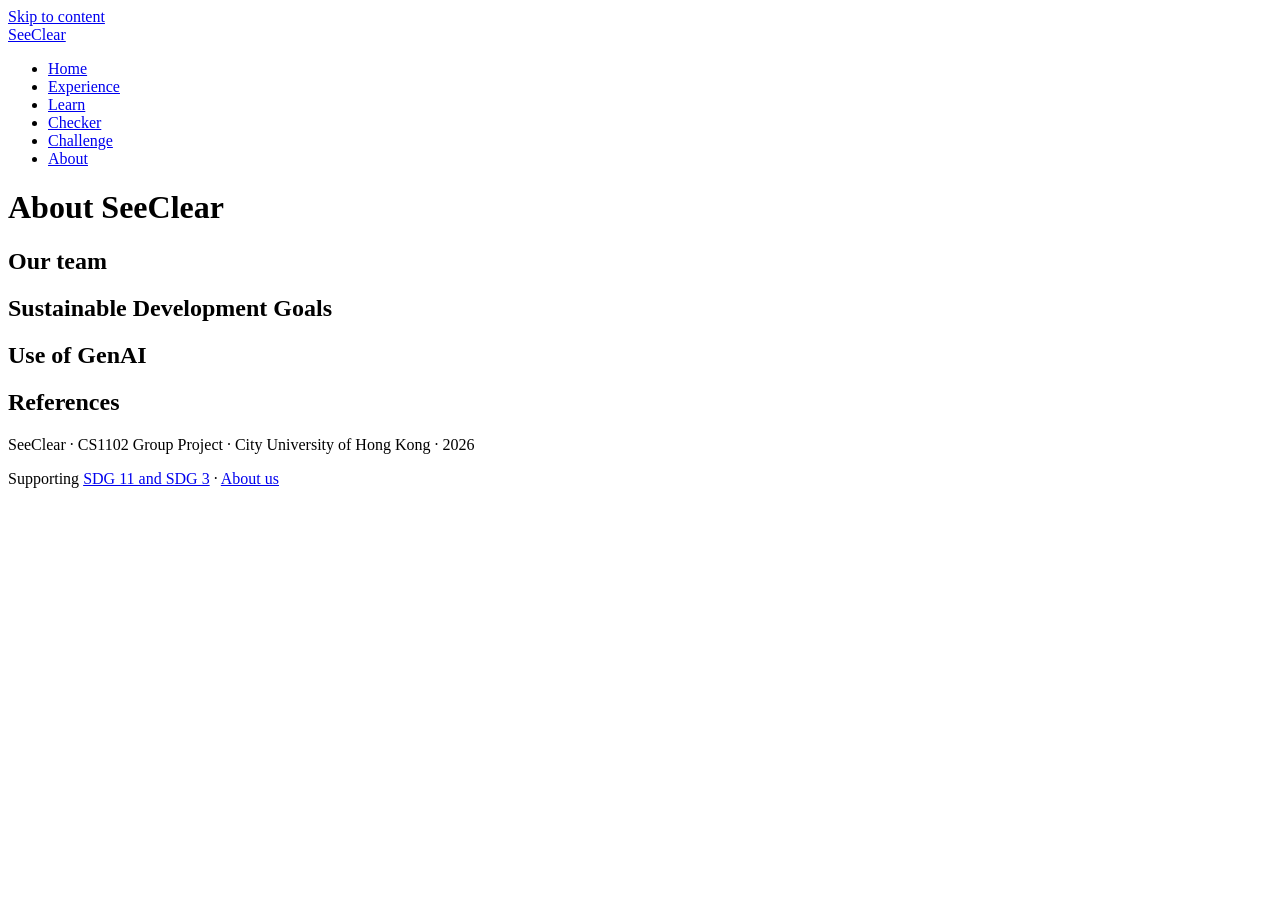
==== about.html @ f7d6d33c "Add skeletons for the 6 pages with shared nav bar and footer Co-Authored-By: Claude Opus 5.5 (1M con" ====
<!DOCTYPE html>
<html lang="en">
<head>
  <meta charset="UTF-8">
  <meta name="viewport" content="width=device-width, initial-scale=1.0">
  <meta name="description" content="The team behind SeeClear, our SDGs, GenAI use and references.">
  <title>About - SeeClear</title>
  <link rel="stylesheet" href="css/style.css">
</head>
<body>
  <!-- Page owner: Skeleton: Programmer A; text: Design & Content. Nav bar and footer are shared: keep them identical on all 6 pages. -->
  <a class="skip-link" href="#main">Skip to content</a>
  <header class="site-header">
    <nav class="nav-bar" aria-label="Main">
      <a class="logo" href="index.html">SeeClear</a>
      <ul class="nav-links">
        <li><a href="index.html">Home</a></li>
        <li><a href="experience.html">Experience</a></li>
        <li><a href="learn.html">Learn</a></li>
        <li><a href="checker.html">Checker</a></li>
        <li><a href="challenge.html">Challenge</a></li>
        <li><a href="about.html" class="active" aria-current="page">About</a></li>
      </ul>
    </nav>
  </header>

  <main id="main">
    <h1>About SeeClear</h1>

    <section id="team" aria-labelledby="teamTitle">
      <h2 id="teamTitle">Our team</h2>
      <!-- Team members and roles go here -->
    </section>

    <section id="sdg" aria-labelledby="sdgTitle">
      <h2 id="sdgTitle">Sustainable Development Goals</h2>
      <!-- SDG 11 and SDG 3 explanation goes here -->
    </section>

    <section id="genai" aria-labelledby="genaiTitle">
      <h2 id="genaiTitle">Use of GenAI</h2>
      <!-- GenAI declaration goes here -->
    </section>

    <section id="references" aria-labelledby="refTitle">
      <h2 id="refTitle">References</h2>
      <!-- WCAG, colour-blindness matrix sources, statistics sources -->
    </section>
  </main>

  <footer class="site-footer">
    <p>SeeClear &middot; CS1102 Group Project &middot; City University of Hong Kong &middot; 2026</p>
    <p>Supporting <a href="about.html#sdg">SDG 11 and SDG 3</a> &middot; <a href="about.html">About us</a></p>
  </footer>

</body>
</html>
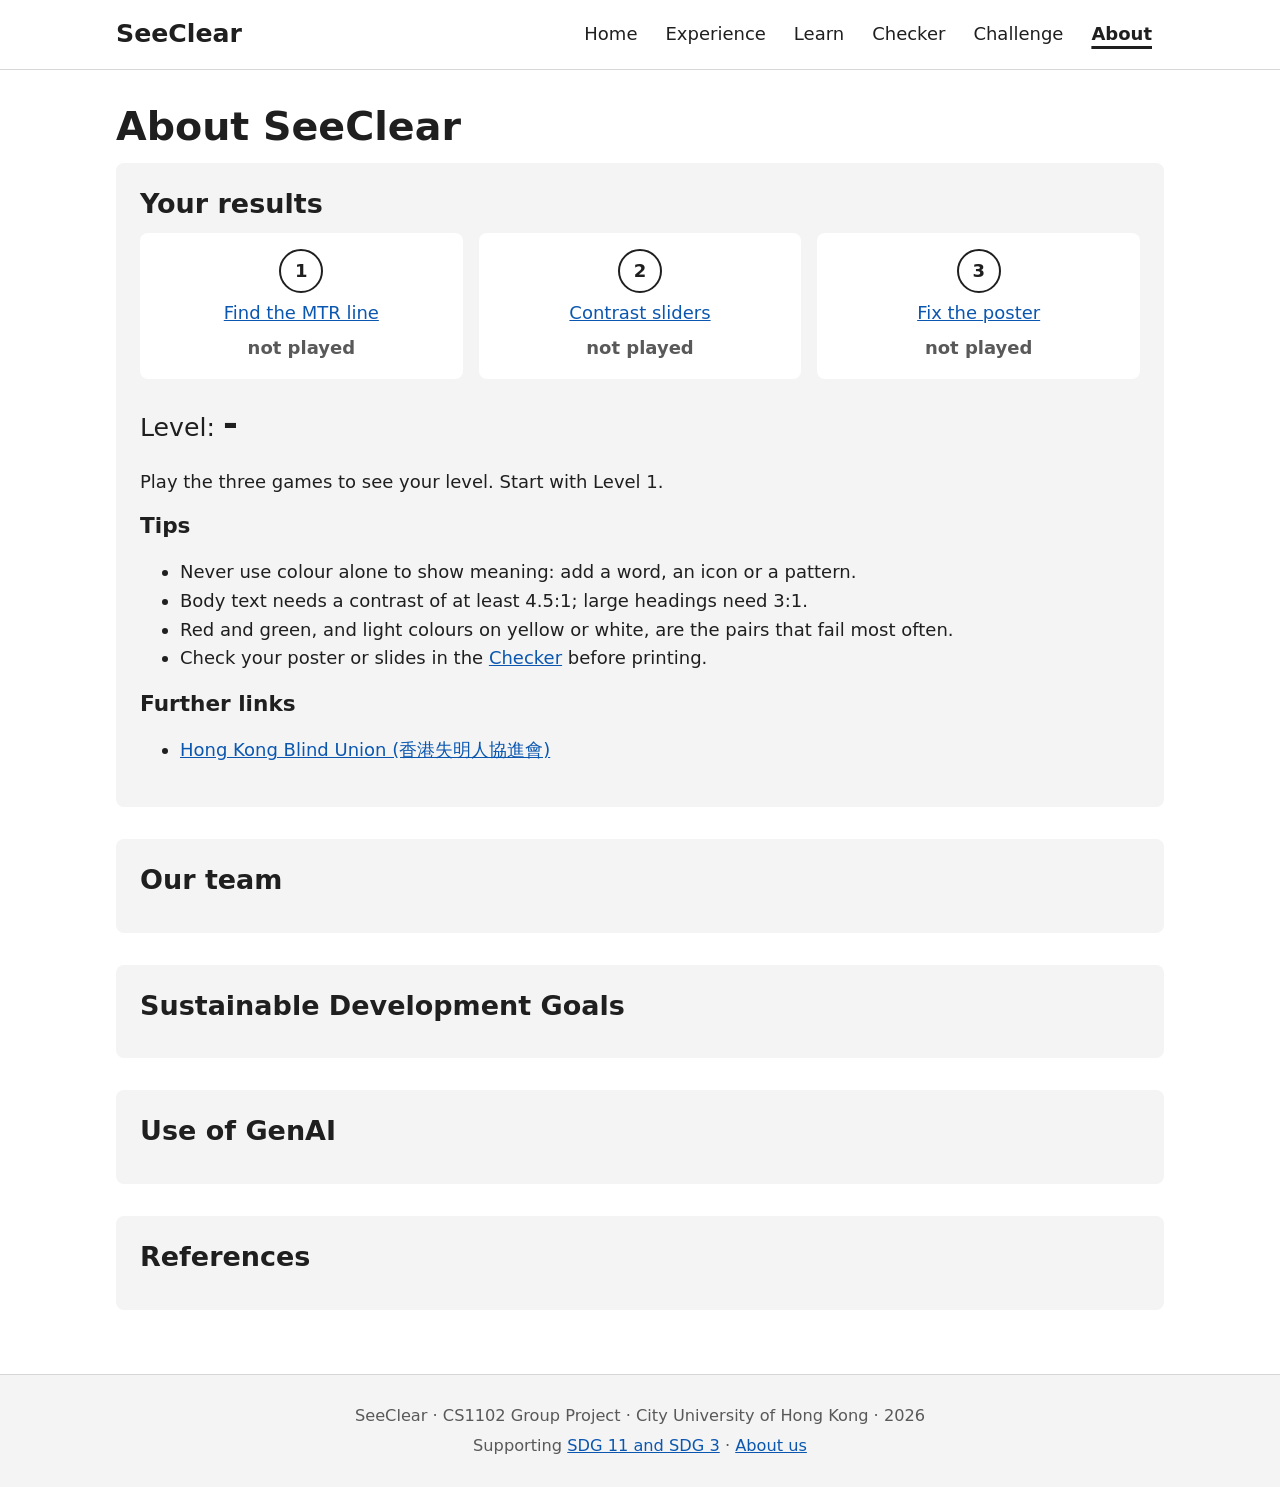
==== commit b7aa832c: "games: add MTR map, contrast sliders and fix-the-poster games with results Merge the group's website" ====
--- a/about.html
+++ b/about.html
@@ -27,6 +27,28 @@
   <main id="main">
     <h1>About SeeClear</h1>
 
+    <!-- Results of the three games (Programmer A). Tips and links: Design & Content can edit the text. -->
+    <section id="results" aria-labelledby="resultsTitle">
+      <h2 id="resultsTitle">Your results</h2>
+      <ol class="result-steps" id="resultSteps"></ol>
+      <p class="result-level">Level: <strong id="resultLevel">-</strong></p>
+      <p id="resultNote" class="result-note"></p>
+
+      <h3>Tips</h3>
+      <ul class="tips">
+        <li>Never use colour alone to show meaning: add a word, an icon or a pattern.</li>
+        <li>Body text needs a contrast of at least 4.5:1; large headings need 3:1.</li>
+        <li>Red and green, and light colours on yellow or white, are the pairs that fail most often.</li>
+        <li>Check your poster or slides in the <a href="checker.html">Checker</a> before printing.</li>
+      </ul>
+
+      <h3>Further links</h3>
+      <ul class="further-links">
+        <li><a href="https://www.hkbu.org.hk/" rel="noopener">Hong Kong Blind Union (香港失明人協進會)</a></li>
+        <!-- Instagram / YouTube links: Design & Content to add -->
+      </ul>
+    </section>
+
     <section id="team" aria-labelledby="teamTitle">
       <h2 id="teamTitle">Our team</h2>
       <!-- Team members and roles go here -->
@@ -53,5 +75,7 @@
     <p>Supporting <a href="about.html#sdg">SDG 11 and SDG 3</a> &middot; <a href="about.html">About us</a></p>
   </footer>
 
+  <script src="js/game.js"></script>
+  <script src="js/ending.js"></script>
 </body>
 </html>
--- a/css/style.css
+++ b/css/style.css
@@ -0,0 +1,1087 @@
+/*
+  style.css - shared styles for all SeeClear pages
+  Owner: Programmer A. Programmer B: ask before changing, add page-specific
+  rules at the end of this file under the page's heading comment.
+
+  Neutral first version (white / light grey / dark grey) so the colours being
+  tested stand out. All text colours pass WCAG AA on --color-bg and --color-surface.
+*/
+
+/* ===== Colour and size variables ===== */
+:root {
+  --color-bg: #ffffff;
+  --color-surface: #f4f4f4;       /* cards and footer */
+  --color-text: #1f1f1f;          /* 16.3:1 on bg */
+  --color-text-muted: #595959;    /* 7.0:1 on bg, 6.4:1 on surface */
+  --color-border: #d6d6d6;        /* decoration only */
+  --color-border-strong: #767676; /* form controls, 4.5:1 on bg */
+  --color-primary: #2b2b2b;       /* primary button background */
+  --color-on-primary: #ffffff;    /* 14.4:1 on primary */
+  --color-link: #0b57b0;          /* 7.0:1 on bg */
+  --color-focus: #0b57b0;
+
+  --font-body: system-ui, -apple-system, "Segoe UI", Roboto, "Helvetica Neue", Arial, sans-serif;
+  --font-mono: ui-monospace, "Cascadia Code", Consolas, monospace;
+  --text-base: 18px;
+  --radius: 8px;
+  --space: 16px;
+  --max-width: 1080px;
+}
+
+/* ===== Base ===== */
+*,
+*::before,
+*::after {
+  box-sizing: border-box;
+}
+
+html {
+  font-size: var(--text-base);
+}
+
+body {
+  margin: 0;
+  font-family: var(--font-body);
+  line-height: 1.6;
+  color: var(--color-text);
+  background: var(--color-bg);
+  display: flex;
+  flex-direction: column;
+  min-height: 100vh;
+}
+
+h1,
+h2,
+h3 {
+  line-height: 1.25;
+  margin: 0 0 calc(var(--space) * 0.75);
+}
+
+h1 {
+  font-size: 2.2rem;
+}
+
+h2 {
+  font-size: 1.5rem;
+}
+
+h3 {
+  font-size: 1.2rem;
+}
+
+p {
+  margin: 0 0 var(--space);
+}
+
+a {
+  color: var(--color-link);
+}
+
+img {
+  max-width: 100%;
+  height: auto;
+}
+
+code {
+  font-family: var(--font-mono);
+}
+
+/* Hidden visually but read by screen readers */
+.sr-only {
+  position: absolute;
+  width: 1px;
+  height: 1px;
+  padding: 0;
+  margin: -1px;
+  overflow: hidden;
+  clip: rect(0, 0, 0, 0);
+  white-space: nowrap;
+  border: 0;
+}
+
+/* Visible keyboard focus everywhere */
+:focus-visible {
+  outline: 3px solid var(--color-focus);
+  outline-offset: 2px;
+}
+
+.skip-link {
+  position: absolute;
+  left: var(--space);
+  top: -100px;
+  padding: 8px 16px;
+  background: var(--color-primary);
+  color: var(--color-on-primary);
+  border-radius: var(--radius);
+  z-index: 10;
+}
+
+.skip-link:focus {
+  top: var(--space);
+}
+
+/* ===== Header and nav bar ===== */
+.site-header {
+  border-bottom: 1px solid var(--color-border);
+  background: var(--color-bg);
+}
+
+.nav-bar {
+  max-width: var(--max-width);
+  margin: 0 auto;
+  padding: 12px var(--space);
+  display: flex;
+  align-items: center;
+  justify-content: space-between;
+  flex-wrap: wrap;
+  gap: var(--space);
+}
+
+.logo {
+  font-size: 1.4rem;
+  font-weight: 700;
+  color: var(--color-text);
+  text-decoration: none;
+}
+
+.nav-links {
+  list-style: none;
+  margin: 0;
+  padding: 0;
+  display: flex;
+  flex-wrap: wrap;
+  gap: 4px;
+}
+
+.nav-links a {
+  display: block;
+  padding: 8px 12px;
+  border-radius: var(--radius);
+  color: var(--color-text);
+  text-decoration: none;
+}
+
+.nav-links a:hover {
+  background: var(--color-surface);
+}
+
+.nav-links a.active {
+  font-weight: 700;
+  text-decoration: underline;
+  text-underline-offset: 6px;
+  text-decoration-thickness: 3px;
+}
+
+/* ===== Main layout ===== */
+main {
+  flex: 1;
+  width: 100%;
+  max-width: var(--max-width);
+  margin: 0 auto;
+  padding: calc(var(--space) * 2) var(--space);
+}
+
+main > section {
+  margin-bottom: calc(var(--space) * 2);
+  padding: calc(var(--space) * 1.5);
+  background: var(--color-surface);
+  border-radius: var(--radius);
+}
+
+/* Two-column grid helper, one column on phones */
+.grid-2 {
+  display: grid;
+  grid-template-columns: repeat(2, 1fr);
+  gap: var(--space);
+}
+
+/* ===== Buttons ===== */
+.btn,
+button {
+  display: inline-flex;
+  align-items: center;
+  justify-content: center;
+  min-height: 48px;
+  padding: 10px 20px;
+  font: inherit;
+  font-weight: 600;
+  color: var(--color-text);
+  background: var(--color-bg);
+  border: 2px solid var(--color-primary);
+  border-radius: var(--radius);
+  text-decoration: none;
+  cursor: pointer;
+  transition: background 0.2s, color 0.2s;
+}
+
+.btn:hover,
+button:hover {
+  background: var(--color-surface);
+}
+
+.btn-primary {
+  color: var(--color-on-primary);
+  background: var(--color-primary);
+}
+
+.btn-primary:hover {
+  background: #000000;
+}
+
+button:disabled {
+  opacity: 0.5;
+  cursor: not-allowed;
+}
+
+/* ===== Form controls ===== */
+label {
+  display: block;
+  font-weight: 600;
+  margin-bottom: 4px;
+}
+
+input[type="text"],
+input[type="number"] {
+  min-height: 48px;
+  padding: 8px 12px;
+  font: inherit;
+  color: var(--color-text);
+  background: var(--color-bg);
+  border: 2px solid var(--color-border-strong);
+  border-radius: var(--radius);
+}
+
+input[type="color"] {
+  width: 64px;
+  height: 48px;
+  padding: 2px;
+  border: 2px solid var(--color-border-strong);
+  border-radius: var(--radius);
+  background: var(--color-bg);
+  cursor: pointer;
+}
+
+input[type="range"] {
+  width: 100%;
+  max-width: 400px;
+  accent-color: var(--color-primary);
+}
+
+/* ===== Home ===== */
+.hero {
+  text-align: center;
+}
+
+.hero h1 {
+  font-size: 2.6rem;
+}
+
+.cta {
+  display: flex;
+  flex-wrap: wrap;
+  justify-content: center;
+  gap: var(--space);
+  background: none;
+}
+
+.stat-list {
+  display: grid;
+  grid-template-columns: repeat(auto-fit, minmax(220px, 1fr));
+  gap: var(--space);
+}
+
+/* Split comparison area (slider logic in filters.js) */
+.split-compare {
+  position: relative;
+  width: 100%;
+  min-height: 240px;
+  margin: var(--space) 0;
+  border: 1px dashed var(--color-border-strong);
+  border-radius: var(--radius);
+  overflow: hidden;
+}
+
+/* ===== Footer ===== */
+.site-footer {
+  padding: calc(var(--space) * 1.5) var(--space);
+  text-align: center;
+  font-size: 0.9rem;
+  color: var(--color-text-muted);
+  background: var(--color-surface);
+  border-top: 1px solid var(--color-border);
+}
+
+.site-footer p {
+  margin: 4px 0;
+}
+
+/* ===== Phones ===== */
+@media (max-width: 640px) {
+  html {
+    font-size: 17px;
+  }
+
+  h1,
+  .hero h1 {
+    font-size: 1.8rem;
+  }
+
+  .nav-bar {
+    flex-direction: column;
+    align-items: flex-start;
+  }
+
+  .grid-2 {
+    grid-template-columns: 1fr;
+  }
+
+  main > section {
+    padding: var(--space);
+  }
+
+  .cta .btn {
+    width: 100%;
+  }
+}
+
+/* Respect users who turn off animation */
+@media (prefers-reduced-motion: reduce) {
+  * {
+    transition: none !important;
+    animation: none !important;
+  }
+}
+
+/* ===== Page-specific rules below (add under a heading comment per page) ===== */
+
+/* ----- Checker (Programmer A) ----- */
+.color-row {
+  display: flex;
+  gap: 8px;
+  align-items: center;
+}
+
+.color-row input[type="text"] {
+  width: 8em;
+  font-family: var(--font-mono);
+}
+
+.field-error {
+  margin: 4px 0 0;
+  font-size: 0.9rem;
+  color: #b3261e; /* 5.9:1 on surface */
+}
+
+input[aria-invalid="true"] {
+  border-color: #b3261e;
+}
+
+.checker-input .btn {
+  margin-top: var(--space);
+}
+
+.image-pick {
+  margin-top: calc(var(--space) * 1.5);
+  padding-top: var(--space);
+  border-top: 1px solid var(--color-border);
+}
+
+.image-pick input[type="file"] {
+  margin-bottom: var(--space);
+  font: inherit;
+}
+
+.pick-target {
+  margin: 0 0 var(--space);
+  padding: 0;
+  border: 0;
+}
+
+.pick-target legend {
+  font-weight: 600;
+  margin-bottom: 4px;
+}
+
+.pick-target label {
+  display: inline-flex;
+  align-items: center;
+  gap: 6px;
+  margin-right: var(--space);
+  font-weight: 400;
+}
+
+.image-hint {
+  margin: 8px 0;
+  color: var(--color-text-muted);
+}
+
+.image-canvas {
+  display: block;
+  max-width: 100%;
+  height: auto;
+  border: 1px solid var(--color-border-strong);
+  border-radius: var(--radius);
+  cursor: crosshair;
+}
+
+.image-canvas[hidden] {
+  display: none;
+}
+
+.ratio-line {
+  font-size: 1.4rem;
+}
+
+.badge-grid {
+  display: grid;
+  grid-template-columns: repeat(2, 1fr);
+  gap: 8px;
+  margin-bottom: var(--space);
+}
+
+.badge {
+  display: flex;
+  justify-content: space-between;
+  padding: 8px 12px;
+  border-radius: var(--radius);
+  border: 2px solid var(--color-border-strong);
+  background: var(--color-bg);
+  font-weight: 600;
+}
+
+.badge.pass {
+  border-color: #1b6e2a;
+}
+
+.badge.pass .badge-result {
+  color: #1b6e2a; /* 6.3:1 on white */
+}
+
+.badge.fail .badge-result {
+  color: #b3261e; /* 6.5:1 on white */
+}
+
+.gauge {
+  margin: var(--space) 0 8px;
+}
+
+.gauge-track {
+  position: relative;
+  height: 24px;
+  background: var(--color-bg);
+  border: 2px solid var(--color-border-strong);
+  border-radius: 12px;
+}
+
+.gauge-fill {
+  height: 100%;
+  width: 0;
+  border-radius: 10px;
+  background: var(--color-text-muted);
+  transition: width 0.4s ease, background-color 0.4s ease;
+}
+
+/* Fill colour follows the normal-text result; the badges also say it in words */
+.gauge-fill.level-fail {
+  background: #b3261e;
+}
+
+.gauge-fill.level-aa {
+  background: #8a5a00;
+}
+
+.gauge-fill.level-aaa {
+  background: #1b6e2a;
+}
+
+.gauge-tick {
+  position: absolute;
+  top: -6px;
+  bottom: -6px;
+  width: 2px;
+  margin-left: -1px;
+  background: var(--color-text);
+}
+
+.gauge-tick span {
+  position: absolute;
+  top: 34px;
+  left: 50%;
+  transform: translateX(-50%);
+  font-size: 0.85rem;
+  font-weight: 700;
+}
+
+.gauge-ends {
+  display: flex;
+  justify-content: space-between;
+  margin-top: 4px;
+  font-size: 0.85rem;
+  color: var(--color-text-muted);
+}
+
+.gauge-legend {
+  margin-top: 12px;
+  font-size: 0.9rem;
+  color: var(--color-text-muted);
+}
+
+.fix-row {
+  display: flex;
+  flex-wrap: wrap;
+  align-items: center;
+  gap: 8px 12px;
+}
+
+.fix-row label {
+  margin: 0;
+}
+
+.fix-row select {
+  min-height: 48px;
+  padding: 8px 12px;
+  font: inherit;
+  color: var(--color-text);
+  background: var(--color-bg);
+  border: 2px solid var(--color-border-strong);
+  border-radius: var(--radius);
+}
+
+.fix-message {
+  margin: 12px 0 0;
+  min-height: 1.6em;
+}
+
+#preview {
+  padding: calc(var(--space) * 1.5);
+  border-radius: var(--radius);
+  border: 1px solid var(--color-border);
+}
+
+.preview-large {
+  font-size: 1.4rem; /* 24px+ counts as large text */
+  font-weight: 700;
+}
+
+#previewBtn {
+  cursor: default;
+}
+
+.copy-css {
+  margin-top: calc(var(--space) * 1.5);
+  padding-top: var(--space);
+  border-top: 1px solid var(--color-border);
+}
+
+.copy-css pre {
+  margin: 0 0 12px;
+  padding: 12px var(--space);
+  background: var(--color-bg);
+  border: 1px solid var(--color-border-strong);
+  border-radius: var(--radius);
+  overflow-x: auto;
+}
+
+.copy-buttons {
+  display: flex;
+  flex-wrap: wrap;
+  gap: 8px;
+}
+
+.copy-message {
+  margin: 8px 0 0;
+  min-height: 1.6em;
+  color: var(--color-text-muted);
+}
+
+.history-hint {
+  color: var(--color-text-muted);
+}
+
+.history-list {
+  list-style: none;
+  margin: var(--space) 0 0;
+  padding: 0;
+  display: grid;
+  gap: 8px;
+}
+
+.history-item {
+  width: 100%;
+  justify-content: flex-start;
+  gap: 12px;
+  font-weight: 400;
+  text-align: left;
+}
+
+.history-swatch {
+  flex: none;
+  width: 48px;
+  padding: 4px 0;
+  text-align: center;
+  font-weight: 700;
+  border: 1px solid var(--color-border-strong);
+  border-radius: 4px;
+}
+
+.history-codes {
+  font-family: var(--font-mono);
+}
+
+.history-ratio {
+  margin-left: auto;
+  color: var(--color-text-muted);
+}
+
+@media (max-width: 640px) {
+  .badge-grid {
+    grid-template-columns: 1fr;
+  }
+}
+
+/* ===== Games (Programmer A) ===== */
+.game-step {
+  margin: 0;
+  font-weight: 700;
+  color: var(--color-text-muted);
+  text-transform: uppercase;
+  letter-spacing: 0.05em;
+}
+
+.game-actions,
+.quiz-nav,
+.fix-status {
+  display: flex;
+  flex-wrap: wrap;
+  align-items: center;
+  gap: 12px;
+  margin: var(--space) 0;
+}
+
+.game-message {
+  min-height: 1.6em;
+  font-weight: 600;
+}
+
+.next-block {
+  margin: var(--space) 0;
+  padding: var(--space);
+  background: var(--color-bg);
+  border: 2px solid #1b6e2a;
+  border-radius: var(--radius);
+}
+
+.next-block[hidden] {
+  display: none;
+}
+
+.vision-row select,
+.fix-row select {
+  min-height: 48px;
+  font: inherit;
+}
+
+.vision-row {
+  margin-bottom: var(--space);
+}
+
+.vision-row select {
+  padding: 8px 12px;
+  border: 2px solid var(--color-border-strong);
+  border-radius: var(--radius);
+  background: var(--color-bg);
+}
+
+/* Game 1: MTR map */
+.mtr-game {
+  display: grid;
+  grid-template-columns: 3fr 2fr;
+  gap: var(--space);
+  align-items: start;
+}
+
+.mtr-map svg {
+  display: block;
+  width: 100%;
+  height: auto;
+  background: #fafafa;
+  border: 1px solid var(--color-border-strong);
+  border-radius: var(--radius);
+}
+
+.mtr-side h2 {
+  font-size: 1.1rem;
+  margin: 0 0 8px;
+}
+
+.mtr-slots {
+  list-style: none;
+  margin: 0 0 var(--space);
+  padding: 0;
+  display: grid;
+  gap: 8px;
+}
+
+.mtr-slots li {
+  display: grid;
+  grid-template-columns: 36px 1fr auto;
+  align-items: center;
+  gap: 8px;
+}
+
+.slot-number {
+  display: inline-flex;
+  align-items: center;
+  justify-content: center;
+  width: 34px;
+  height: 34px;
+  border-radius: 50%;
+  background: #1f1f1f;
+  color: #ffffff;
+  font-weight: 700;
+}
+
+.drop-slot {
+  min-height: 52px;
+  padding: 4px;
+  display: flex;
+  align-items: center;
+  background: var(--color-bg);
+  border: 2px dashed var(--color-border-strong);
+  border-radius: var(--radius);
+  cursor: pointer;
+}
+
+.drop-slot:empty::before {
+  content: "Drop here";
+  padding-left: 8px;
+  color: var(--color-text-muted);
+}
+
+.drop-slot.drop-target {
+  border-style: solid;
+  border-color: var(--color-link);
+  background: #e8f0fb;
+}
+
+.slot-mark {
+  min-width: 6.5em;
+  font-weight: 700;
+}
+
+.mtr-slots li.correct .drop-slot {
+  border: 2px solid #1b6e2a;
+}
+
+.mtr-slots li.correct .slot-mark {
+  color: #1b6e2a;
+}
+
+.mtr-slots li.wrong .drop-slot {
+  border: 2px solid #b3261e;
+}
+
+.mtr-slots li.wrong .slot-mark {
+  color: #b3261e;
+}
+
+.chip-tray {
+  display: flex;
+  flex-wrap: wrap;
+  gap: 8px;
+  min-height: 60px;
+  padding: 8px;
+  border: 1px solid var(--color-border);
+  border-radius: var(--radius);
+  background: var(--color-bg);
+}
+
+.line-chip {
+  gap: 8px;
+  min-height: 44px;
+  padding: 6px 12px;
+  font-weight: 600;
+  touch-action: none;
+  user-select: none;
+}
+
+.drop-slot .line-chip {
+  width: 100%;
+  justify-content: flex-start;
+}
+
+.chip-swatch {
+  flex: none;
+  width: 22px;
+  height: 22px;
+  border-radius: 4px;
+  border: 1px solid #1f1f1f;
+}
+
+.line-chip.selected {
+  outline: 3px solid var(--color-link);
+  outline-offset: 2px;
+}
+
+.line-chip.dragging {
+  position: relative;
+  z-index: 10;
+  cursor: grabbing;
+  box-shadow: 0 6px 16px rgba(0, 0, 0, 0.25);
+}
+
+.attempt-list {
+  margin: 0;
+  padding-left: 1.4em;
+  color: var(--color-text-muted);
+}
+
+/* Game 2: contrast sliders */
+.slider-game {
+  display: grid;
+  grid-template-columns: 1fr 1fr;
+  gap: var(--space);
+  align-items: start;
+}
+
+.slider-picture {
+  display: flex;
+  align-items: center;
+  justify-content: center;
+  min-height: 220px;
+  padding: var(--space);
+  border: 1px solid var(--color-border-strong);
+  border-radius: var(--radius);
+  text-align: center;
+}
+
+.slider-picture p {
+  margin: 0;
+}
+
+.contrast-level {
+  margin: 0 0 8px;
+}
+
+.contrast-target {
+  color: var(--color-text-muted);
+  margin-left: 8px;
+}
+
+.level-bar {
+  position: relative;
+  height: 16px;
+  margin-bottom: var(--space);
+  background: var(--color-bg);
+  border: 1px solid var(--color-border-strong);
+  border-radius: 8px;
+}
+
+.level-fill {
+  height: 100%;
+  width: 0;
+  background: #b3261e;
+  border-radius: 8px;
+  transition: width 0.15s;
+}
+
+.level-fill.reached {
+  background: #1b6e2a;
+}
+
+.level-target {
+  position: absolute;
+  top: -6px;
+  bottom: -6px;
+  width: 3px;
+  background: var(--color-text);
+}
+
+.rgb-slider label {
+  display: flex;
+  justify-content: space-between;
+  max-width: 400px;
+}
+
+.rgb-slider output {
+  font-family: var(--font-mono);
+}
+
+.quiz-count {
+  font-weight: 700;
+  min-width: 4em;
+  text-align: center;
+}
+
+/* Game 3: fix the poster */
+.fix-game {
+  display: grid;
+  grid-template-columns: 3fr 2fr;
+  gap: var(--space);
+  align-items: start;
+}
+
+.poster {
+  display: flex;
+  flex-direction: column;
+  gap: 12px;
+  min-height: 360px;
+  padding: calc(var(--space) * 1.5);
+  border: 1px solid var(--color-border-strong);
+  border-radius: var(--radius);
+}
+
+.poster.selected {
+  outline: 4px solid var(--color-link);
+  outline-offset: 3px;
+}
+
+.poster-block {
+  justify-content: space-between;
+  gap: 12px;
+  background: transparent;
+  border: 2px dashed transparent;
+  text-align: left;
+  font-weight: 600;
+}
+
+.poster-block:hover {
+  background: transparent;
+  border-color: currentColor;
+}
+
+.poster-block.selected {
+  border: 3px solid var(--color-link);
+  box-shadow: 0 0 0 2px #ffffff;
+}
+
+.block-mark {
+  flex: none;
+  padding: 2px 8px;
+  font-size: 0.8rem;
+  border-radius: 4px;
+  background: #ffffff;
+}
+
+.block-mark.pass {
+  color: #1b6e2a;
+}
+
+.block-mark.fail {
+  color: #b3261e;
+}
+
+.toolbox h2 {
+  margin-top: 0;
+}
+
+.selected-part {
+  font-weight: 600;
+}
+
+.swatches {
+  display: grid;
+  grid-template-columns: repeat(4, 1fr);
+  gap: 8px;
+  margin-top: var(--space);
+}
+
+.swatch {
+  min-height: 48px;
+  padding: 0;
+  border: 2px solid var(--color-border-strong);
+}
+
+.swatch:hover {
+  border-color: var(--color-text);
+}
+
+.progress-bar {
+  display: flex;
+  height: 32px;
+  margin-top: var(--space);
+  border-radius: var(--radius);
+  overflow: hidden;
+  border: 1px solid var(--color-border-strong);
+  font-weight: 700;
+  font-size: 0.85rem;
+  color: #ffffff;
+}
+
+.progress-pass,
+.progress-fail {
+  flex: none;
+  overflow: hidden;
+  display: flex;
+  align-items: center;
+  justify-content: center;
+  white-space: nowrap;
+  transition: width 0.3s;
+}
+
+.progress-pass {
+  background: #1b6e2a;
+}
+
+.progress-fail {
+  background: #b3261e;
+}
+
+/* Results (About page) */
+.result-steps {
+  list-style: none;
+  margin: 0 0 var(--space);
+  padding: 0;
+  display: grid;
+  grid-template-columns: repeat(3, 1fr);
+  gap: var(--space);
+}
+
+.result-step {
+  display: flex;
+  flex-direction: column;
+  align-items: center;
+  gap: 6px;
+  padding: var(--space);
+  background: var(--color-bg);
+  border-radius: var(--radius);
+  text-align: center;
+}
+
+.result-number {
+  display: inline-flex;
+  align-items: center;
+  justify-content: center;
+  width: 44px;
+  height: 44px;
+  border: 2px solid var(--color-text);
+  border-radius: 50%;
+  font-weight: 700;
+}
+
+.result-score {
+  font-size: 1.6rem;
+  font-weight: 700;
+}
+
+.result-step.not-played .result-score {
+  font-size: 1rem;
+  color: var(--color-text-muted);
+}
+
+.result-level {
+  font-size: 1.4rem;
+}
+
+.result-level strong {
+  font-size: 2rem;
+}
+
+@media (max-width: 640px) {
+  .mtr-game,
+  .slider-game,
+  .fix-game,
+  .result-steps {
+    grid-template-columns: 1fr;
+  }
+}
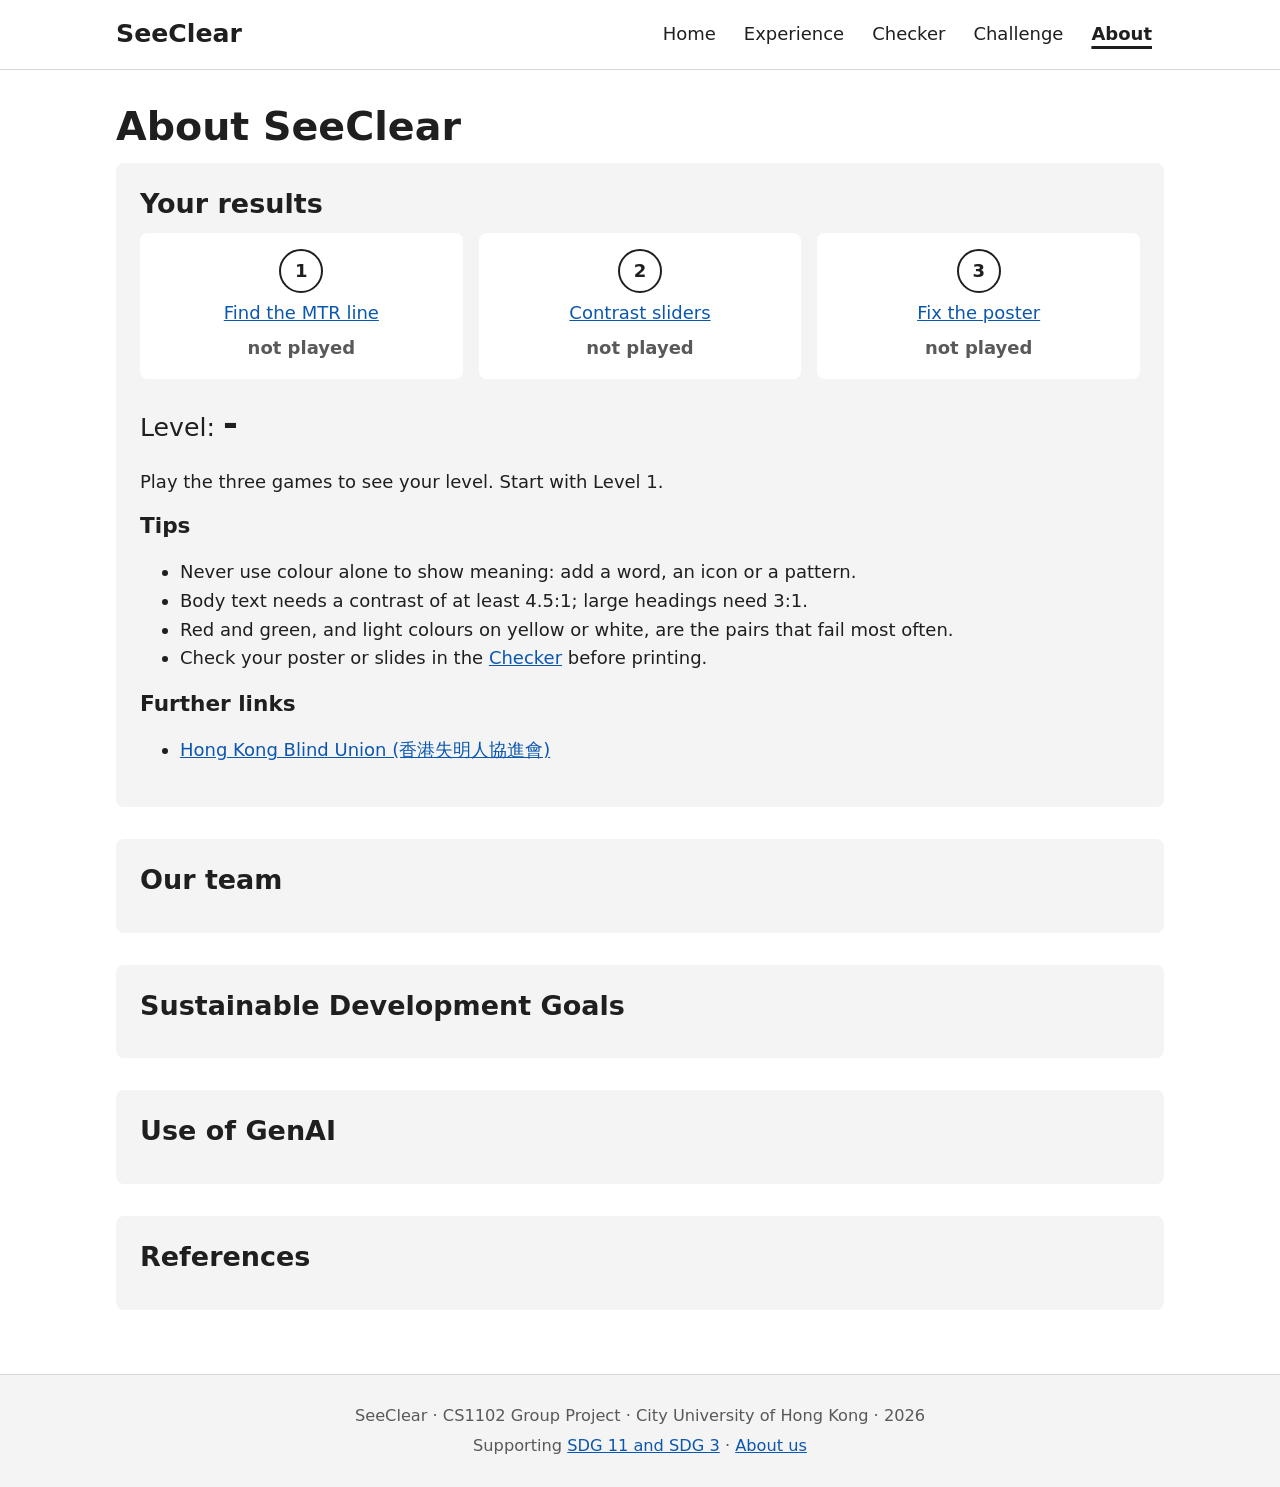
==== commit aa617021: "site: remove Learn page for now and link Game 1 straight to Game 2 Co-Authored-By: Claude Opus 5.5 <" ====
--- a/about.html
+++ b/about.html
@@ -16,7 +16,6 @@
       <ul class="nav-links">
         <li><a href="index.html">Home</a></li>
         <li><a href="experience.html">Experience</a></li>
-        <li><a href="learn.html">Learn</a></li>
         <li><a href="checker.html">Checker</a></li>
         <li><a href="challenge.html">Challenge</a></li>
         <li><a href="about.html" class="active" aria-current="page">About</a></li>
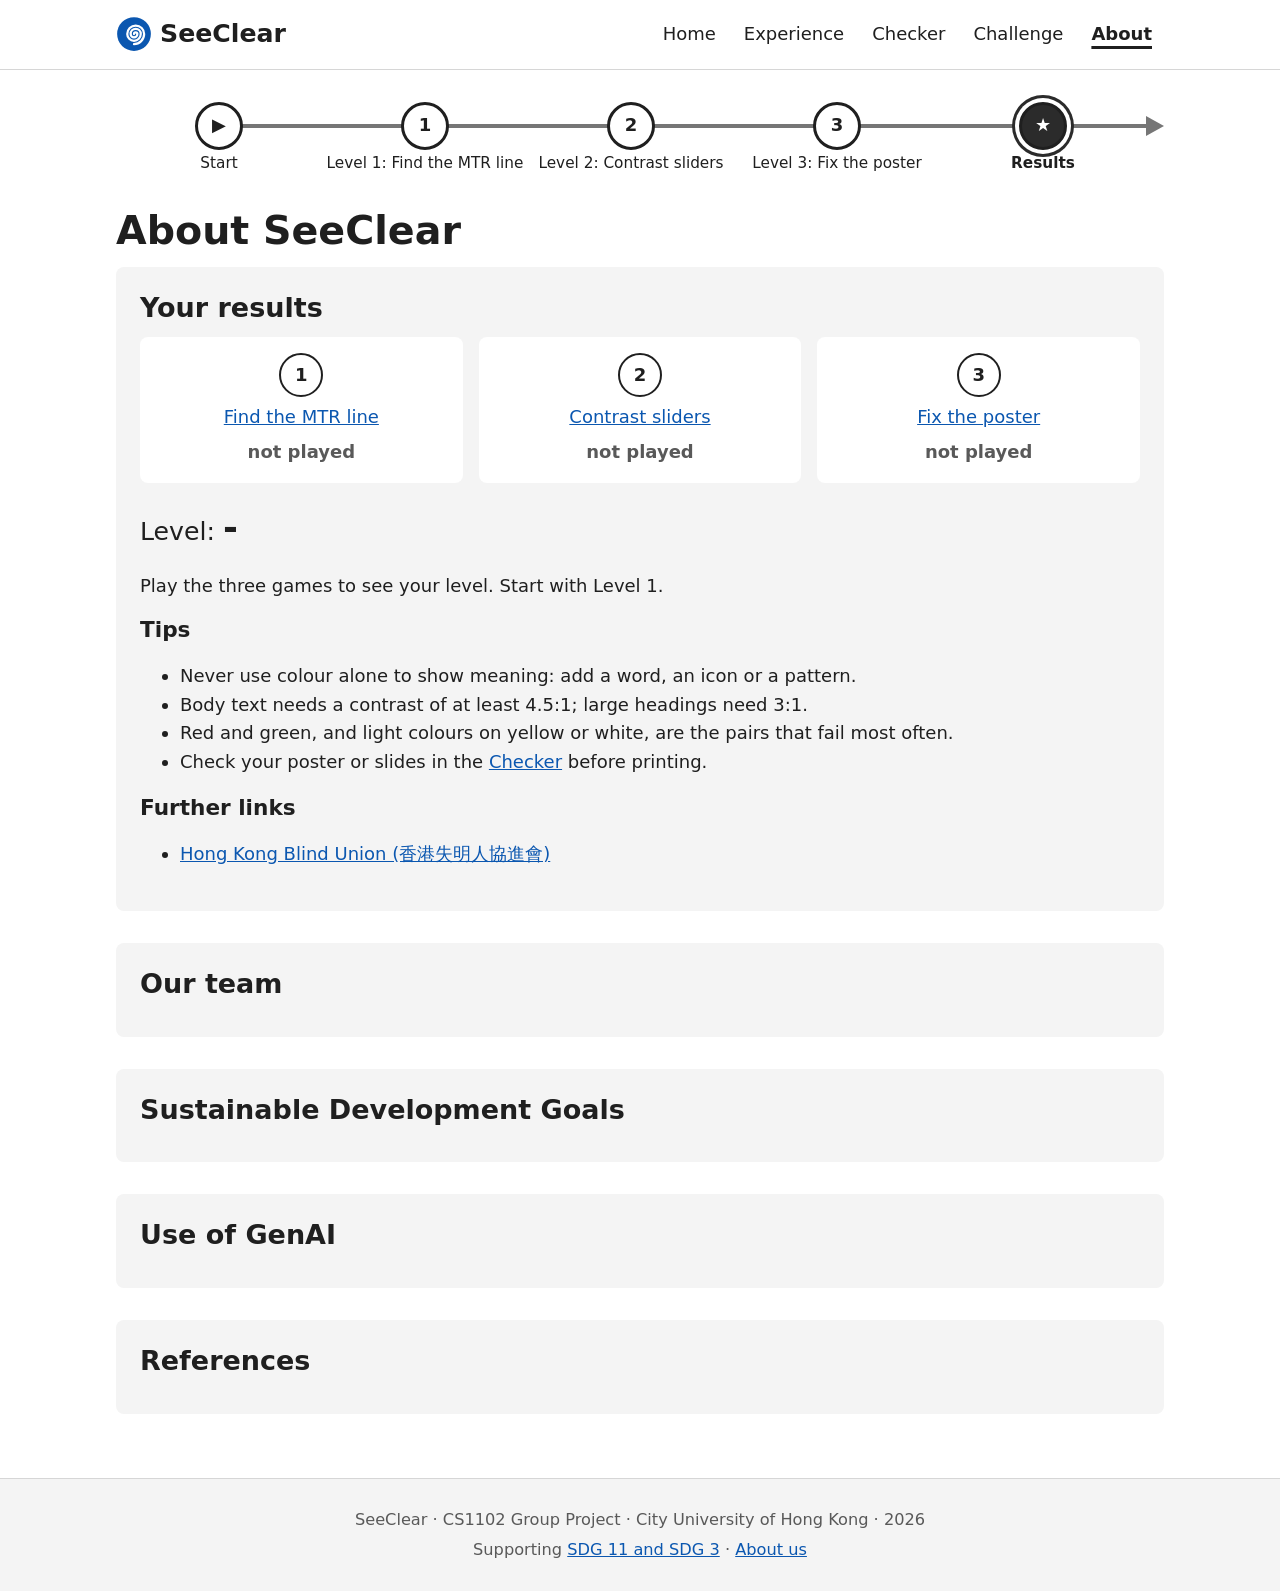
==== commit ec4e5e6d: "home: rebuild from the design draft and add a connected route bar to game pages Co-Authored-By: Clau" ====
--- a/about.html
+++ b/about.html
@@ -12,7 +12,7 @@
   <a class="skip-link" href="#main">Skip to content</a>
   <header class="site-header">
     <nav class="nav-bar" aria-label="Main">
-      <a class="logo" href="index.html">SeeClear</a>
+      <a class="logo" href="index.html"><img src="img/logo.svg" alt="" width="36" height="36">SeeClear</a>
       <ul class="nav-links">
         <li><a href="index.html">Home</a></li>
         <li><a href="experience.html">Experience</a></li>
@@ -24,6 +24,8 @@
   </header>
 
   <main id="main">
+    <nav class="route" id="routeBar" aria-label="Game route" data-current="results"></nav>
+
     <h1>About SeeClear</h1>
 
     <!-- Results of the three games (Programmer A). Tips and links: Design & Content can edit the text. -->
--- a/css/style.css
+++ b/css/style.css
@@ -138,6 +138,9 @@
 }
 
 .logo {
+  display: inline-flex;
+  align-items: center;
+  gap: 8px;
   font-size: 1.4rem;
   font-weight: 700;
   color: var(--color-text);
@@ -1085,3 +1088,262 @@
     grid-template-columns: 1fr;
   }
 }
+
+/* ===== Route bar: Start - 1 - 2 - 3 - Results (Programmer A) ===== */
+.route {
+  margin-bottom: calc(var(--space) * 2);
+}
+
+.route-list {
+  position: relative;
+  display: flex;
+  margin: 0;
+  padding: 0 18px 0 0; /* room for the arrow head */
+  list-style: none;
+}
+
+/* Arrow head at the end of the line */
+.route-list::after {
+  content: "";
+  position: absolute;
+  right: 0;
+  top: 14px;
+  border-left: 18px solid var(--color-border-strong);
+  border-top: 10px solid transparent;
+  border-bottom: 10px solid transparent;
+}
+
+.route-step {
+  position: relative;
+  flex: 1;
+  min-width: 0;
+}
+
+/* The line joining each step to the one before it */
+.route-step + .route-step::before,
+.route-step:last-child::after {
+  content: "";
+  position: absolute;
+  top: 22px;
+  height: 4px;
+  background: var(--color-border-strong);
+}
+
+.route-step + .route-step::before {
+  right: 50%;
+  width: 100%;
+}
+
+.route-step:last-child::after {
+  left: 50%;
+  width: 50%;
+}
+
+.route-step.done::before {
+  background: #1b6e2a;
+}
+
+.route-step a {
+  position: relative;
+  z-index: 1;
+  display: flex;
+  flex-direction: column;
+  align-items: center;
+  gap: 4px;
+  padding: 0 4px;
+  color: var(--color-text);
+  text-align: center;
+  text-decoration: none;
+}
+
+.route-dot {
+  display: inline-flex;
+  align-items: center;
+  justify-content: center;
+  width: 48px;
+  height: 48px;
+  border: 3px solid var(--color-text);
+  border-radius: 50%;
+  background: var(--color-bg);
+  font-weight: 700;
+}
+
+.route-label {
+  font-size: 0.85rem;
+  line-height: 1.3;
+}
+
+.route-step a:hover .route-label {
+  text-decoration: underline;
+}
+
+.route-score {
+  font-size: 0.8rem;
+  font-weight: 700;
+  color: #1b6e2a;
+}
+
+.route-step.done .route-dot {
+  border-color: #1b6e2a;
+}
+
+.route-step.current .route-dot {
+  color: var(--color-on-primary);
+  background: var(--color-primary);
+  box-shadow: 0 0 0 4px var(--color-bg), 0 0 0 7px var(--color-primary);
+}
+
+.route-step.current .route-label {
+  font-weight: 700;
+}
+
+/* Large version on the home page */
+.route-detail .route-dot {
+  width: 64px;
+  height: 64px;
+  font-size: 1.4rem;
+}
+
+.route-detail .route-step + .route-step::before,
+.route-detail .route-step:last-child::after {
+  top: 30px;
+}
+
+.route-detail::after {
+  top: 22px;
+}
+
+.route-detail .route-label {
+  font-size: 1rem;
+  font-weight: 700;
+}
+
+.route-summary {
+  font-size: 0.85rem;
+  color: var(--color-text-muted);
+}
+
+/* ===== Home page (design draft, panel 1) ===== */
+.home-hero {
+  display: grid;
+  grid-template-columns: 3fr 2fr;
+  gap: calc(var(--space) * 1.5);
+  align-items: center;
+}
+
+.home-brand {
+  display: flex;
+  align-items: center;
+  gap: var(--space);
+}
+
+.home-brand h1 {
+  margin: 0;
+  font-size: 2.8rem;
+}
+
+.home-tagline {
+  font-size: 1.3rem;
+  font-weight: 600;
+}
+
+.ready-box {
+  padding: calc(var(--space) * 1.5);
+  text-align: center;
+  background: var(--color-bg);
+  border: 3px solid #b3261e;
+  border-radius: var(--radius);
+}
+
+.ready-title {
+  margin: 0;
+  font-size: 2rem;
+  font-weight: 700;
+}
+
+.btn-go {
+  min-width: 160px;
+  font-size: 1.4rem;
+  letter-spacing: 0.1em;
+}
+
+.home-route-section h2 {
+  margin-top: 0;
+}
+
+.home-checker {
+  text-align: center;
+}
+
+@media (max-width: 640px) {
+  .home-hero {
+    grid-template-columns: 1fr;
+  }
+
+  .home-brand h1 {
+    font-size: 2.2rem;
+  }
+
+  /* Small route bar: only the current step keeps its name */
+  .route-list:not(.route-detail) .route-step:not(.current) .route-label,
+  .route-list:not(.route-detail) .route-step:not(.current) .route-score {
+    display: none;
+  }
+
+  .route-dot {
+    width: 40px;
+    height: 40px;
+  }
+
+  .route-step + .route-step::before,
+  .route-step:last-child::after {
+    top: 18px;
+  }
+
+  .route-list::after {
+    top: 10px;
+  }
+
+  /* Large route goes top to bottom */
+  .route-detail {
+    flex-direction: column;
+    gap: var(--space);
+    padding: 0;
+  }
+
+  .route-detail::after {
+    display: none;
+  }
+
+  .route-detail .route-step a {
+    flex-direction: row;
+    flex-wrap: wrap;
+    align-items: center;
+    gap: 4px 12px;
+    text-align: left;
+  }
+
+  .route-detail .route-dot {
+    flex: none;
+    width: 52px;
+    height: 52px;
+  }
+
+  .route-detail .route-summary {
+    flex-basis: 100%;
+    padding-left: 64px;
+  }
+
+  .route-detail .route-step + .route-step::before {
+    top: auto;
+    bottom: 50%;
+    left: 28px;
+    right: auto;
+    width: 4px;
+    height: calc(100% + var(--space));
+  }
+
+  .route-detail .route-step:last-child::after {
+    display: none;
+  }
+}
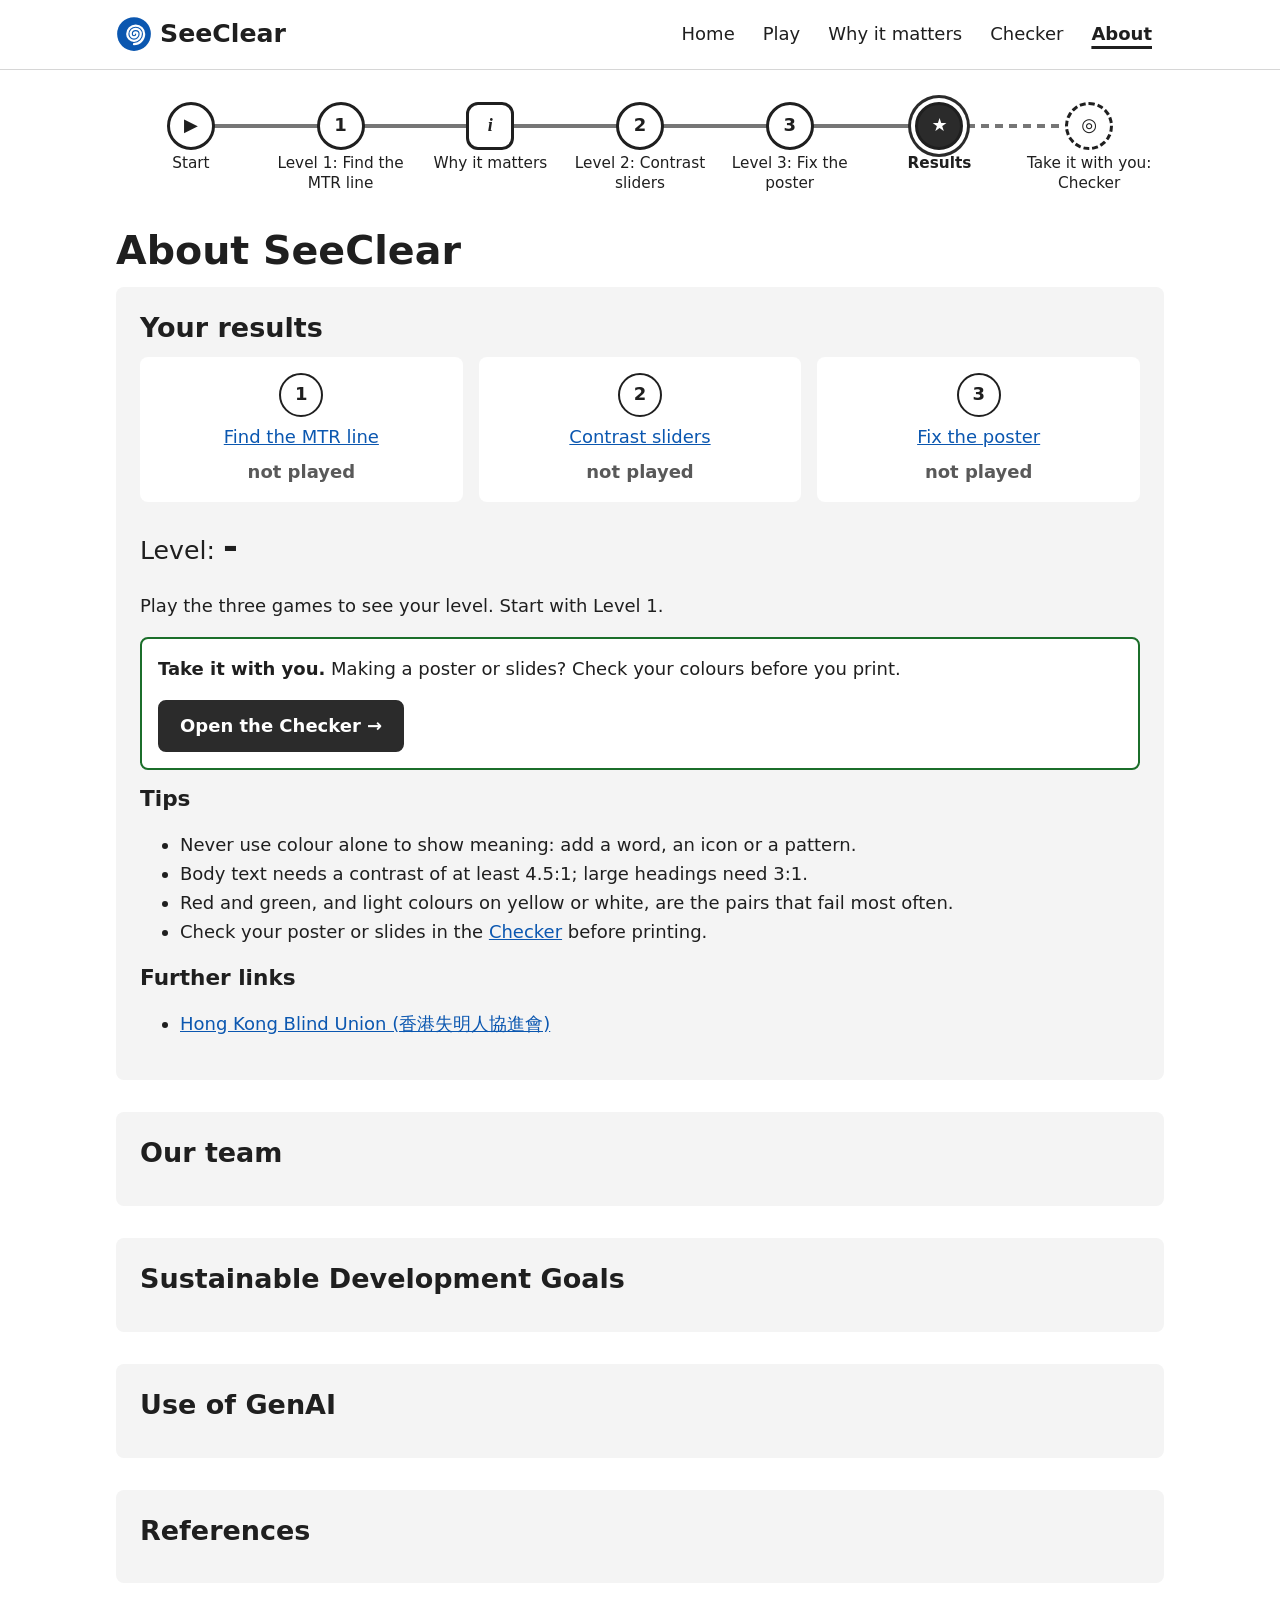
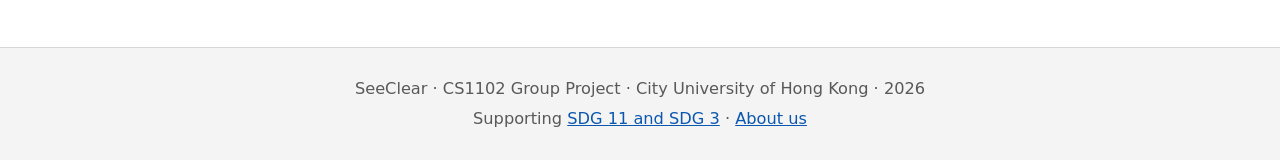
==== commit 35f674c6: "site: group nav by purpose, add Why it matters page and Checker branch to the route Co-Authored-By: " ====
--- a/about.html
+++ b/about.html
@@ -14,11 +14,11 @@
     <nav class="nav-bar" aria-label="Main">
       <a class="logo" href="index.html"><img src="img/logo.svg" alt="" width="36" height="36">SeeClear</a>
       <ul class="nav-links">
-        <li><a href="index.html">Home</a></li>
-        <li><a href="experience.html">Experience</a></li>
-        <li><a href="checker.html">Checker</a></li>
-        <li><a href="challenge.html">Challenge</a></li>
-        <li><a href="about.html" class="active" aria-current="page">About</a></li>
+        <li><a href="index.html" data-nav="home">Home</a></li>
+        <li><a href="experience.html" data-nav="play">Play</a></li>
+        <li><a href="why.html" data-nav="why">Why it matters</a></li>
+        <li><a href="checker.html" data-nav="checker">Checker</a></li>
+        <li><a href="about.html" data-nav="about" class="active" aria-current="page">About</a></li>
       </ul>
     </nav>
   </header>
@@ -34,6 +34,10 @@
       <ol class="result-steps" id="resultSteps"></ol>
       <p class="result-level">Level: <strong id="resultLevel">-</strong></p>
       <p id="resultNote" class="result-note"></p>
+      <div class="next-block takeaway">
+        <p><strong>Take it with you.</strong> Making a poster or slides? Check your colours before you print.</p>
+        <a class="btn btn-primary" href="checker.html">Open the Checker &rarr;</a>
+      </div>
 
       <h3>Tips</h3>
       <ul class="tips">
--- a/css/style.css
+++ b/css/style.css
@@ -1098,19 +1098,8 @@
   position: relative;
   display: flex;
   margin: 0;
-  padding: 0 18px 0 0; /* room for the arrow head */
+  padding: 0;
   list-style: none;
-}
-
-/* Arrow head at the end of the line */
-.route-list::after {
-  content: "";
-  position: absolute;
-  right: 0;
-  top: 14px;
-  border-left: 18px solid var(--color-border-strong);
-  border-top: 10px solid transparent;
-  border-bottom: 10px solid transparent;
 }
 
 .route-step {
@@ -1120,8 +1109,7 @@
 }
 
 /* The line joining each step to the one before it */
-.route-step + .route-step::before,
-.route-step:last-child::after {
+.route-step + .route-step::before {
   content: "";
   position: absolute;
   top: 22px;
@@ -1134,9 +1122,20 @@
   width: 100%;
 }
 
-.route-step:last-child::after {
-  left: 50%;
-  width: 50%;
+/* The Checker is a branch, not a level: dashed line and dashed circle */
+.route-step.kind-tool::before {
+  background: repeating-linear-gradient(90deg, var(--color-border-strong) 0 8px, transparent 8px 14px);
+}
+
+.kind-tool .route-dot {
+  border-style: dashed;
+}
+
+/* "Why it matters" is reading, not a game: rounded square */
+.kind-read .route-dot {
+  border-radius: 12px;
+  font-family: Georgia, "Times New Roman", serif;
+  font-style: italic;
 }
 
 .route-step.done::before {
@@ -1204,13 +1203,8 @@
   font-size: 1.4rem;
 }
 
-.route-detail .route-step + .route-step::before,
-.route-detail .route-step:last-child::after {
+.route-detail .route-step + .route-step::before {
   top: 30px;
-}
-
-.route-detail::after {
-  top: 22px;
 }
 
 .route-detail .route-label {
@@ -1295,13 +1289,8 @@
     height: 40px;
   }
 
-  .route-step + .route-step::before,
-  .route-step:last-child::after {
+  .route-step + .route-step::before {
     top: 18px;
-  }
-
-  .route-list::after {
-    top: 10px;
   }
 
   /* Large route goes top to bottom */
@@ -1309,10 +1298,6 @@
     flex-direction: column;
     gap: var(--space);
     padding: 0;
-  }
-
-  .route-detail::after {
-    display: none;
   }
 
   .route-detail .route-step a {
@@ -1343,7 +1328,117 @@
     height: calc(100% + var(--space));
   }
 
-  .route-detail .route-step:last-child::after {
-    display: none;
-  }
-}
+  .route-detail .route-step.kind-tool::before {
+    background: repeating-linear-gradient(180deg, var(--color-border-strong) 0 8px, transparent 8px 14px);
+  }
+}
+
+/* ===== Why it matters page (Programmer A) ===== */
+.page-lead {
+  font-size: 1.15rem;
+}
+
+.chart-grid {
+  display: grid;
+  grid-template-columns: 3fr 2fr;
+  gap: var(--space);
+}
+
+.chart-card {
+  margin: 0;
+  padding: var(--space);
+  background: var(--color-bg);
+  border-radius: var(--radius);
+}
+
+.chart-card figcaption {
+  font-weight: 700;
+  margin-bottom: 8px;
+}
+
+.chart-area svg {
+  display: block;
+  width: 100%;
+  max-width: 420px;
+  height: auto;
+  margin: 0 auto;
+}
+
+#ageChart svg {
+  max-width: 240px;
+}
+
+.chart-empty {
+  display: flex;
+  align-items: center;
+  justify-content: center;
+  min-height: 200px;
+  padding: var(--space);
+  text-align: center;
+  color: var(--color-text-muted);
+  border: 2px dashed var(--color-border-strong);
+  border-radius: var(--radius);
+}
+
+.chart-legend {
+  list-style: none;
+  margin: 8px 0 0;
+  padding: 0;
+  display: flex;
+  flex-wrap: wrap;
+  gap: 4px 16px;
+  font-size: 0.9rem;
+}
+
+.chart-legend span {
+  display: inline-block;
+  width: 14px;
+  height: 14px;
+  margin-right: 6px;
+  vertical-align: -2px;
+  border: 1px solid var(--color-text);
+}
+
+.chart-source {
+  font-size: 0.9rem;
+  color: var(--color-text-muted);
+}
+
+.contrast-samples {
+  display: grid;
+  grid-template-columns: repeat(3, 1fr);
+  gap: var(--space);
+  margin: var(--space) 0;
+}
+
+.contrast-sample {
+  padding: var(--space);
+  border: 1px solid var(--color-border-strong);
+  border-radius: var(--radius);
+}
+
+.contrast-sample p {
+  margin: 0;
+}
+
+.sample-text {
+  font-size: 1.1rem;
+  font-weight: 600;
+}
+
+.sample-ratio {
+  margin-top: 8px !important;
+  font-family: var(--font-mono);
+  font-size: 0.9rem;
+}
+
+.toolbox-tip {
+  font-size: 0.9rem;
+}
+
+@media (max-width: 640px) {
+  .chart-grid,
+  .contrast-samples {
+    grid-template-columns: 1fr;
+  }
+}
